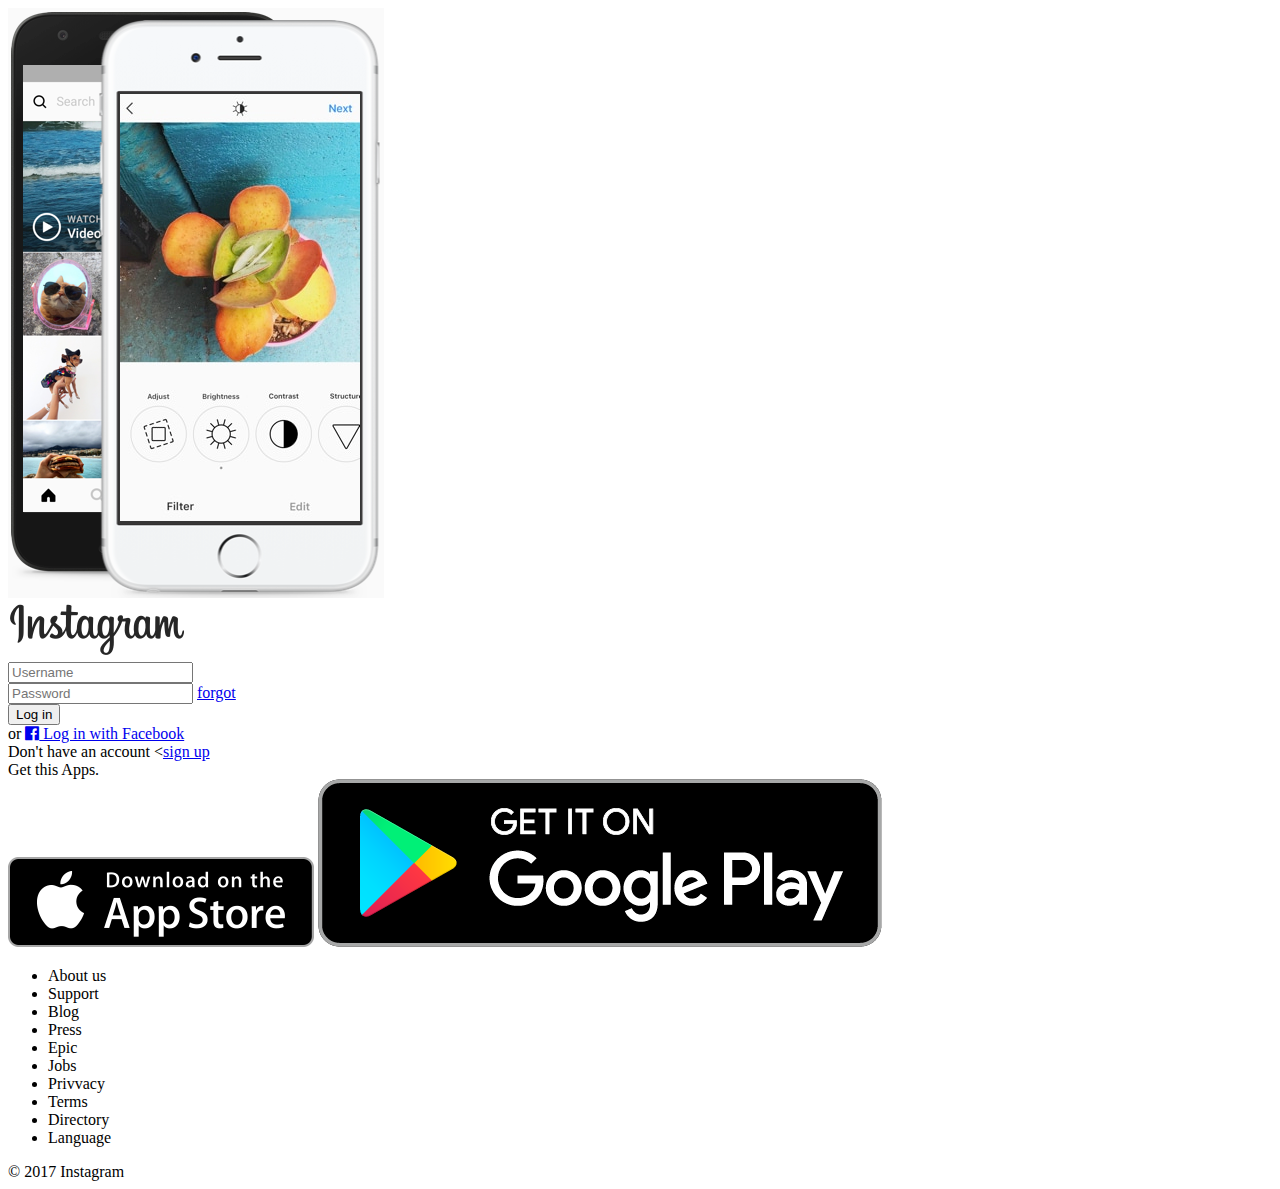
==== index.html @ f4aedc4f "edited" ====
<!DOCTYPE html>
<html>
	<head>
		<title>Login | Instaclone</title>
		<meta charset="UTF-8">
		<meta discription="Instaclone login page">
		<link rel="stylesheet" href="https://maxcdn.bootstrapcdn.com/font-awesome/4.7.0/css/font-awesome.min.css">

	</head>
	<body>
		<main>
			<div id="iphone-image">
				<img 
					src="images/phoneImage.png"
					alt="Phone Image"
					title="Phone Image"
				/>
			</div>
			<section id="login">
				<div class="login__box">
					<img
						src="images/logoLogin.png"
						alt="Logo Login"
						title="Logo Login"
					/>
					<form action="feed.html" method="POST">
						<input 
							type="text"
							name="username"
							placeholder="Username"
							required
							class="login__input" 
						>
						<div>
							<input 							
								type="password"
								name="password"
								placeholder="Password"
								required
								class="login__input">
							<a href="#">forgot</a>
						</div>
						<input type="submit" value="Log in">
					</form>
				</div>
				    <span class="login__form-divider">or</span>
                    <a href="#">
                    	<i class="fa fa-facebook-official" aria-hidden="true"></i>
						Log in with Facebook
					</a>
				<div class="login__box">
					<span class="login__text">
						Don't have an account
					</span>
					<<a href="#" class="login__link">sign up</a>
				</div>
				<div class="login__box login__box--transparent">
					<sapn class="login__text">
						Get this Apps.
					</sapn>
					<div class="login__appsstore">
						<img src="images/ios.png" alt="Ios" title="Ios">
						<img src="images/android.png" alt="Android" title="Android">
					</div>
				</div>
			</section>
		</main>
			<nav class="footer__nav">
				<ul class="footer__list">
					<li class="footer__item">About us</li>
					<li class="footer__item">Support</li>
					<li class="footer__item">Blog</li>
					<li class="footer__item">Press</li>
					<li class="footer__item">Epic</li>
					<li class="footer__item">Jobs</li>
					<li class="footer__item">Privvacy</li>
					<li class="footer__item">Terms</li>
					<li class="footer__item">Directory</li>
					<li class="footer__item">Language</li>
				</ul>
			</nav>
			<span class="footer__copyright">© 2017 Instagram</span>
	</body>
</html>
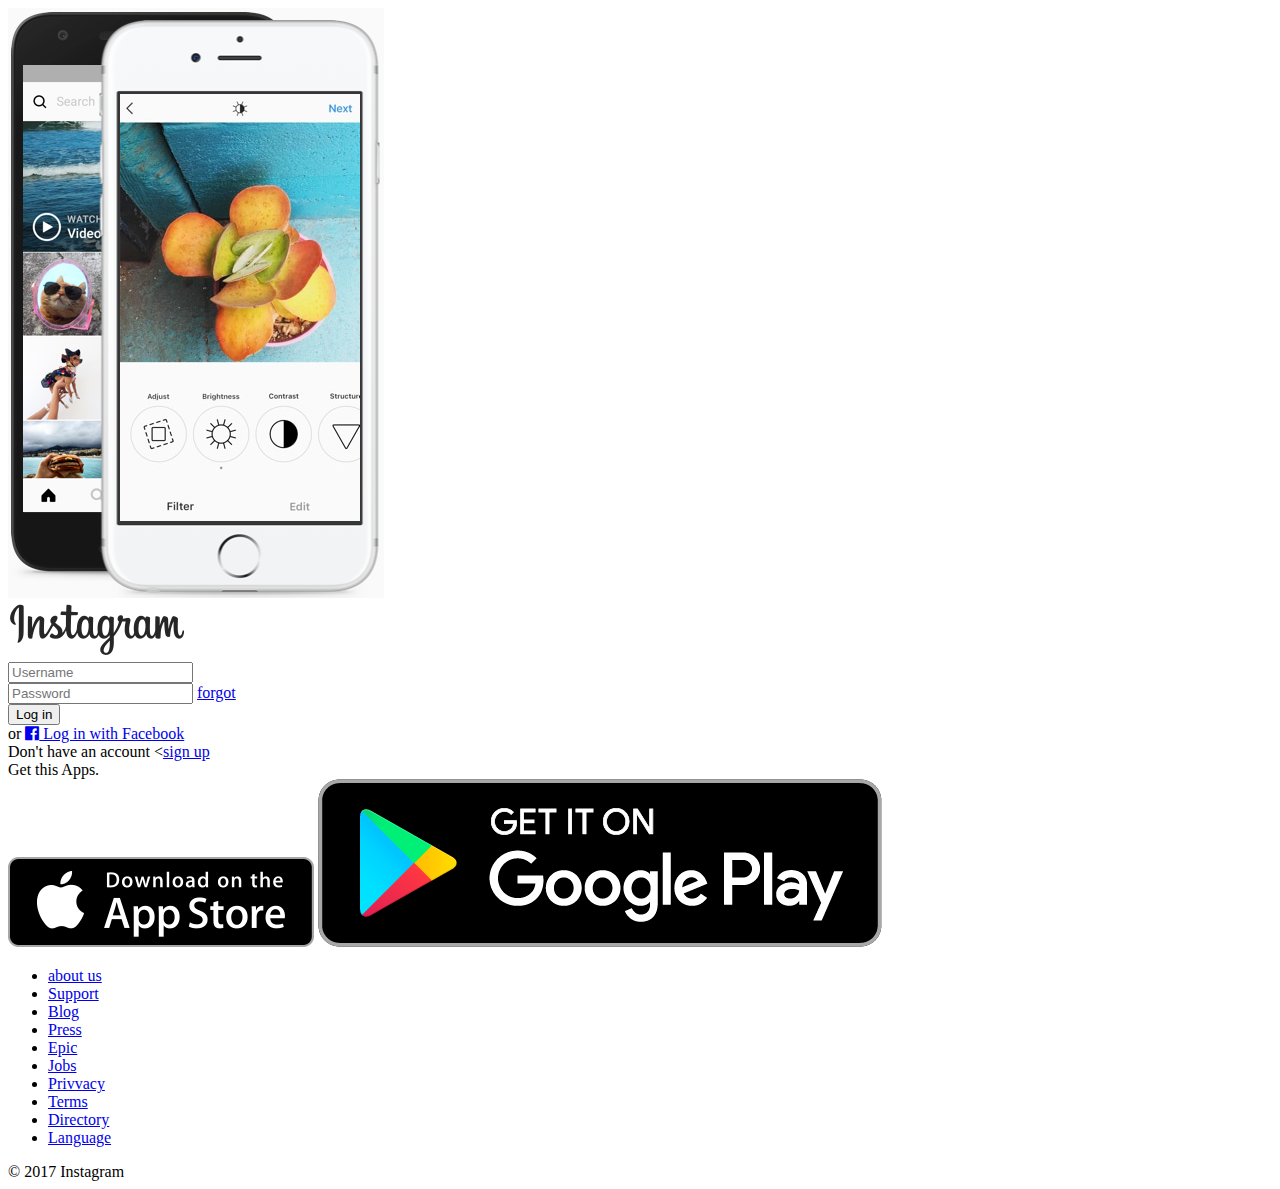
==== commit ae7d91cb: "done" ====
--- a/index.html
+++ b/index.html
@@ -67,16 +67,16 @@
 		</main>
 			<nav class="footer__nav">
 				<ul class="footer__list">
-					<li class="footer__item">About us</li>
-					<li class="footer__item">Support</li>
-					<li class="footer__item">Blog</li>
-					<li class="footer__item">Press</li>
-					<li class="footer__item">Epic</li>
-					<li class="footer__item">Jobs</li>
-					<li class="footer__item">Privvacy</li>
-					<li class="footer__item">Terms</li>
-					<li class="footer__item">Directory</li>
-					<li class="footer__item">Language</li>
+					<li class="footer__item"><a href="#" class="footer__link">about us</a></li>
+					<li class="footer__item"><a href="#" class="footer__link">Support</a></li>
+					<li class="footer__item"><a href="#" class="footer__link">Blog</a></li>
+					<li class="footer__item"><a href="#" class="footer__link">Press</a></li>
+					<li class="footer__item"><a href="#" class="footer__link">Epic</a></li>
+					<li class="footer__item"><a href="#" class="footer__link">Jobs</a></li>
+					<li class="footer__item"><a href="#" class="footer__link">Privvacy</a></li>
+					<li class="footer__item"><a href="#" class="footer__link">Terms</a></li>
+					<li class="footer__item"><a href="#" class="footer__link">Directory</a></li>
+					<li class="footer__item"><a href="#" class="footer__link">Language</a></li>
 				</ul>
 			</nav>
 			<span class="footer__copyright">© 2017 Instagram</span>
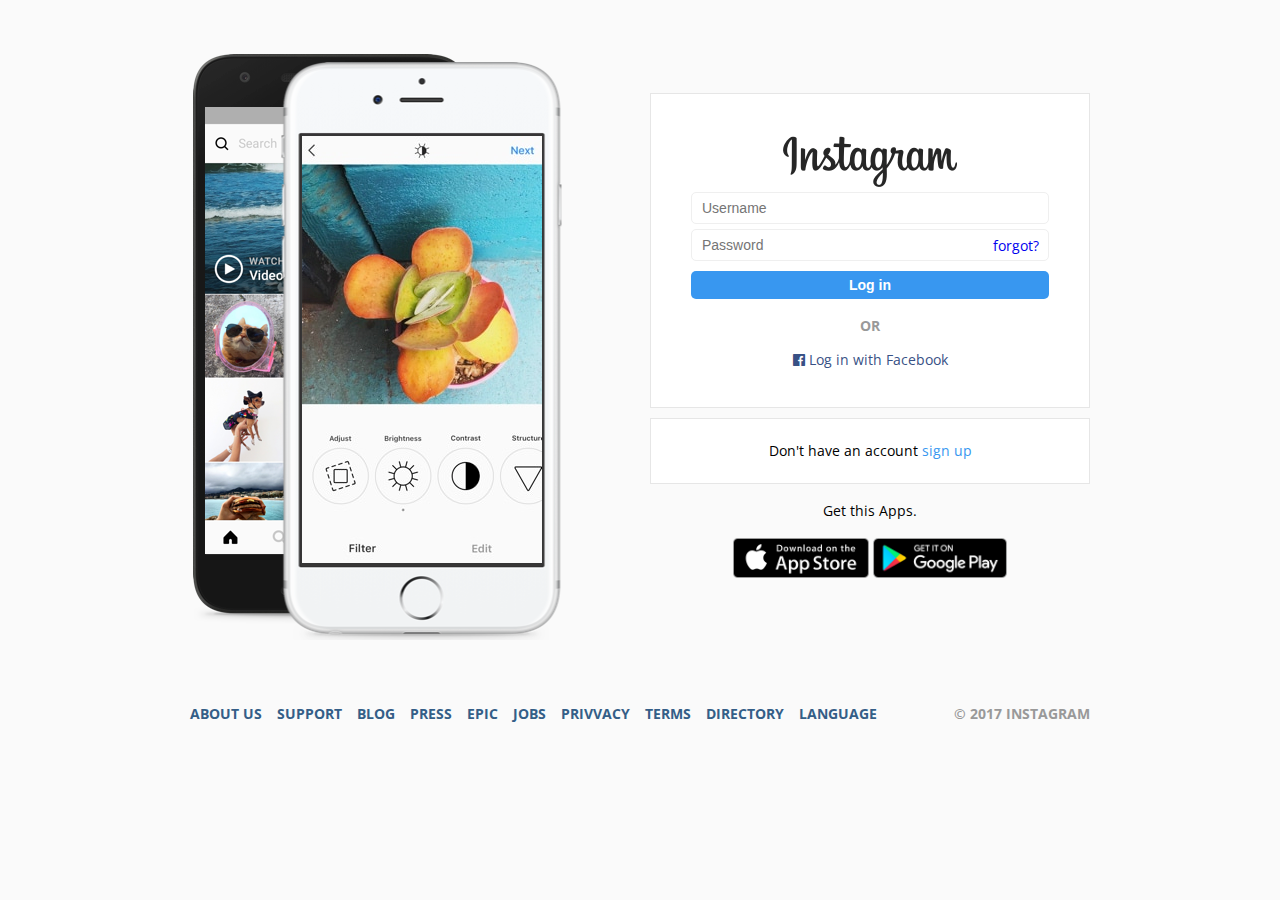
==== commit 7f72ff04: "done!" ====
--- a/index.html
+++ b/index.html
@@ -5,20 +5,22 @@
 		<meta charset="UTF-8">
 		<meta discription="Instaclone login page">
 		<link rel="stylesheet" href="https://maxcdn.bootstrapcdn.com/font-awesome/4.7.0/css/font-awesome.min.css">
-
+		<link rel="stylesheet" href="css/style.css">
+		<link rel="shortcut icon" href="images/favicon.ico" type="image/x-icon">
 	</head>
 	<body>
-		<main>
-			<div id="iphone-image">
+		<main class="login">
+			<div id="phone-image">
 				<img 
 					src="images/phoneImage.png"
 					alt="Phone Image"
 					title="Phone Image"
+					class="login__logo"
 				/>
 			</div>
 			<section id="login">
-				<div class="login__box">
-					<img
+				<div class="login__box login__box--form">
+					<img 
 						src="images/logoLogin.png"
 						alt="Logo Login"
 						title="Logo Login"
@@ -31,41 +33,42 @@
 							required
 							class="login__input" 
 						>
-						<div>
-							<input 							
+						<div class="login__form-box">
+							<input					
 								type="password"
 								name="password"
 								placeholder="Password"
 								required
 								class="login__input">
-							<a href="#">forgot</a>
+							<a href="#">forgot?</a>
 						</div>
 						<input type="submit" value="Log in">
 					</form>
-				</div>
-				    <span class="login__form-divider">or</span>
-                    <a href="#">
+					<span class="login__form-divider">or</span>
+                    <a id="login__fb-link" href="#">
                     	<i class="fa fa-facebook-official" aria-hidden="true"></i>
 						Log in with Facebook
 					</a>
-				<div class="login__box">
+				</div>
+
+				<div class="login__box--account">
 					<span class="login__text">
 						Don't have an account
 					</span>
-					<<a href="#" class="login__link">sign up</a>
+					<a href="#" class="login__link">sign up</a>
 				</div>
 				<div class="login__box login__box--transparent">
 					<sapn class="login__text">
 						Get this Apps.
 					</sapn>
-					<div class="login__appsstore">
-						<img src="images/ios.png" alt="Ios" title="Ios">
-						<img src="images/android.png" alt="Android" title="Android">
+					<div class="login__appstores">
+						<img src="images/ios.png" style="cursor:pointer;" alt="Ios" title="Ios">
+						<img src="images/android.png" style="cursor:pointer;" alt="Android" title="Android">
 					</div>
 				</div>
 			</section>
 		</main>
-			<nav class="footer__nav">
+			<footer>
 				<ul class="footer__list">
 					<li class="footer__item"><a href="#" class="footer__link">about us</a></li>
 					<li class="footer__item"><a href="#" class="footer__link">Support</a></li>
@@ -78,7 +81,7 @@
 					<li class="footer__item"><a href="#" class="footer__link">Directory</a></li>
 					<li class="footer__item"><a href="#" class="footer__link">Language</a></li>
 				</ul>
-			</nav>
 			<span class="footer__copyright">© 2017 Instagram</span>
+			</footer>
 	</body>
 </html>--- a/css/style.css
+++ b/css/style.css
@@ -0,0 +1,11 @@
+/*
+Margin / Border / Padding / Content
+*/
+@import url('https://fonts.googleapis.com/css?family=Open+Sans:400,700');
+@import 'reset.css';
+@import 'global.css';
+@import 'footer.css';
+@import 'login.css';
+@import 'navigation.css';
+@import 'explore.css';
+@import 'feed.css';